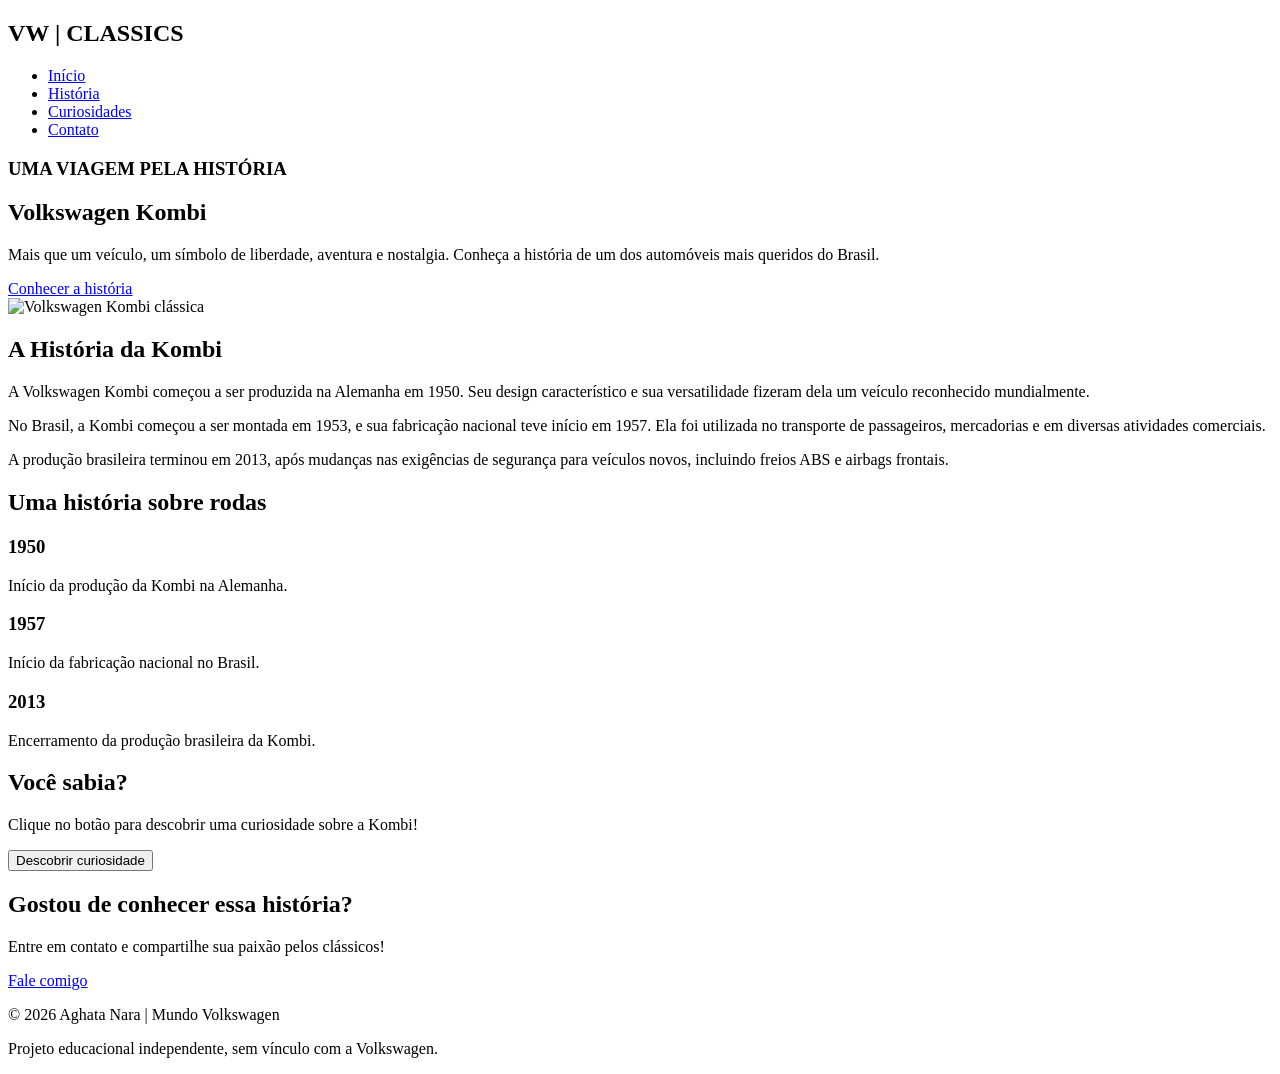
==== index.html @ 0847493f "Add files via upload" ====
<!DOCTYPE html>
<html lang="pt-BR">

<head>
    <meta charset="UTF-8">
    <meta name="viewport"
          content="width=device-width, initial-scale=1.0">

    <title>Mundo Volkswagen | Aghata Nara</title>

    <link rel="stylesheet" href="css/estilos.css">
</head>

<body>

    <header>
        <nav class="menu">

            <h2>VW | CLASSICS</h2>

            <ul>
                <li><a href="index.html">Início</a></li>
                <li><a href="#historia">História</a></li>
                <li><a href="#curiosidades">Curiosidades</a></li>
                <li><a href="contato.html">Contato</a></li>
            </ul>

        </nav>
    </header>

    <main>

        <!-- APRESENTAÇÃO -->
        <section class="inicio">

            <div class="inicio-texto">

                <h3>UMA VIAGEM PELA HISTÓRIA</h3>

                <h1>Volkswagen <span>Kombi</span></h1>

                <p>
                    Mais que um veículo, um símbolo
                    de liberdade, aventura e nostalgia.
                    Conheça a história de um dos
                    automóveis mais queridos do Brasil.
                </p>

                <a href="#historia" class="botao">
                    Conhecer a história
                </a>

            </div>

            <div class="inicio-imagem">

                <img src="img/kombi.png"
                     alt="Volkswagen Kombi clássica">

            </div>

        </section>

        <!-- HISTÓRIA -->
        <section id="historia" class="historia">

            <h2>A História da Kombi</h2>

            <p>
                A Volkswagen Kombi começou a ser
                produzida na Alemanha em 1950.
                Seu design característico e sua
                versatilidade fizeram dela um
                veículo reconhecido mundialmente.
            </p>

            <p>
                No Brasil, a Kombi começou a ser
                montada em 1953, e sua fabricação
                nacional teve início em 1957.
                Ela foi utilizada no transporte
                de passageiros, mercadorias e
                em diversas atividades comerciais.
            </p>

            <p>
                A produção brasileira terminou
                em 2013, após mudanças nas
                exigências de segurança para
                veículos novos, incluindo
                freios ABS e airbags frontais.
            </p>

        </section>

        <!-- CURIOSIDADES -->
        <section id="curiosidades" class="curiosidades">

            <h2>Uma história sobre rodas</h2>

            <div class="cards">

                <article class="card">
                    <h3>1950</h3>
                    <p>
                        Início da produção
                        da Kombi na Alemanha.
                    </p>
                </article>

                <article class="card">
                    <h3>1957</h3>
                    <p>
                        Início da fabricação
                        nacional no Brasil.
                    </p>
                </article>

                <article class="card">
                    <h3>2013</h3>
                    <p>
                        Encerramento da produção
                        brasileira da Kombi.
                    </p>
                </article>

            </div>

        </section>

        <!-- INTERATIVIDADE -->
        <section class="interatividade">

            <h2>Você sabia?</h2>

            <p id="curiosidade-texto">
                Clique no botão para descobrir
                uma curiosidade sobre a Kombi!
            </p>

            <button id="botao-curiosidade" type="button">
                Descobrir curiosidade
            </button>

        </section>

        <!-- CHAMADA PARA CONTATO -->
        <section class="chamada-contato">

            <h2>Gostou de conhecer essa história?</h2>

            <p>
                Entre em contato e compartilhe
                sua paixão pelos clássicos!
            </p>

            <a href="contato.html" class="botao">
                Fale comigo
            </a>

        </section>

    </main>

    <footer>
        <p>© 2026 Aghata Nara | Mundo Volkswagen</p>
        <p>
            Projeto educacional independente,
            sem vínculo com a Volkswagen.
        </p>
    </footer>

    <script src="js/script.js"></script>

</body>
</html>
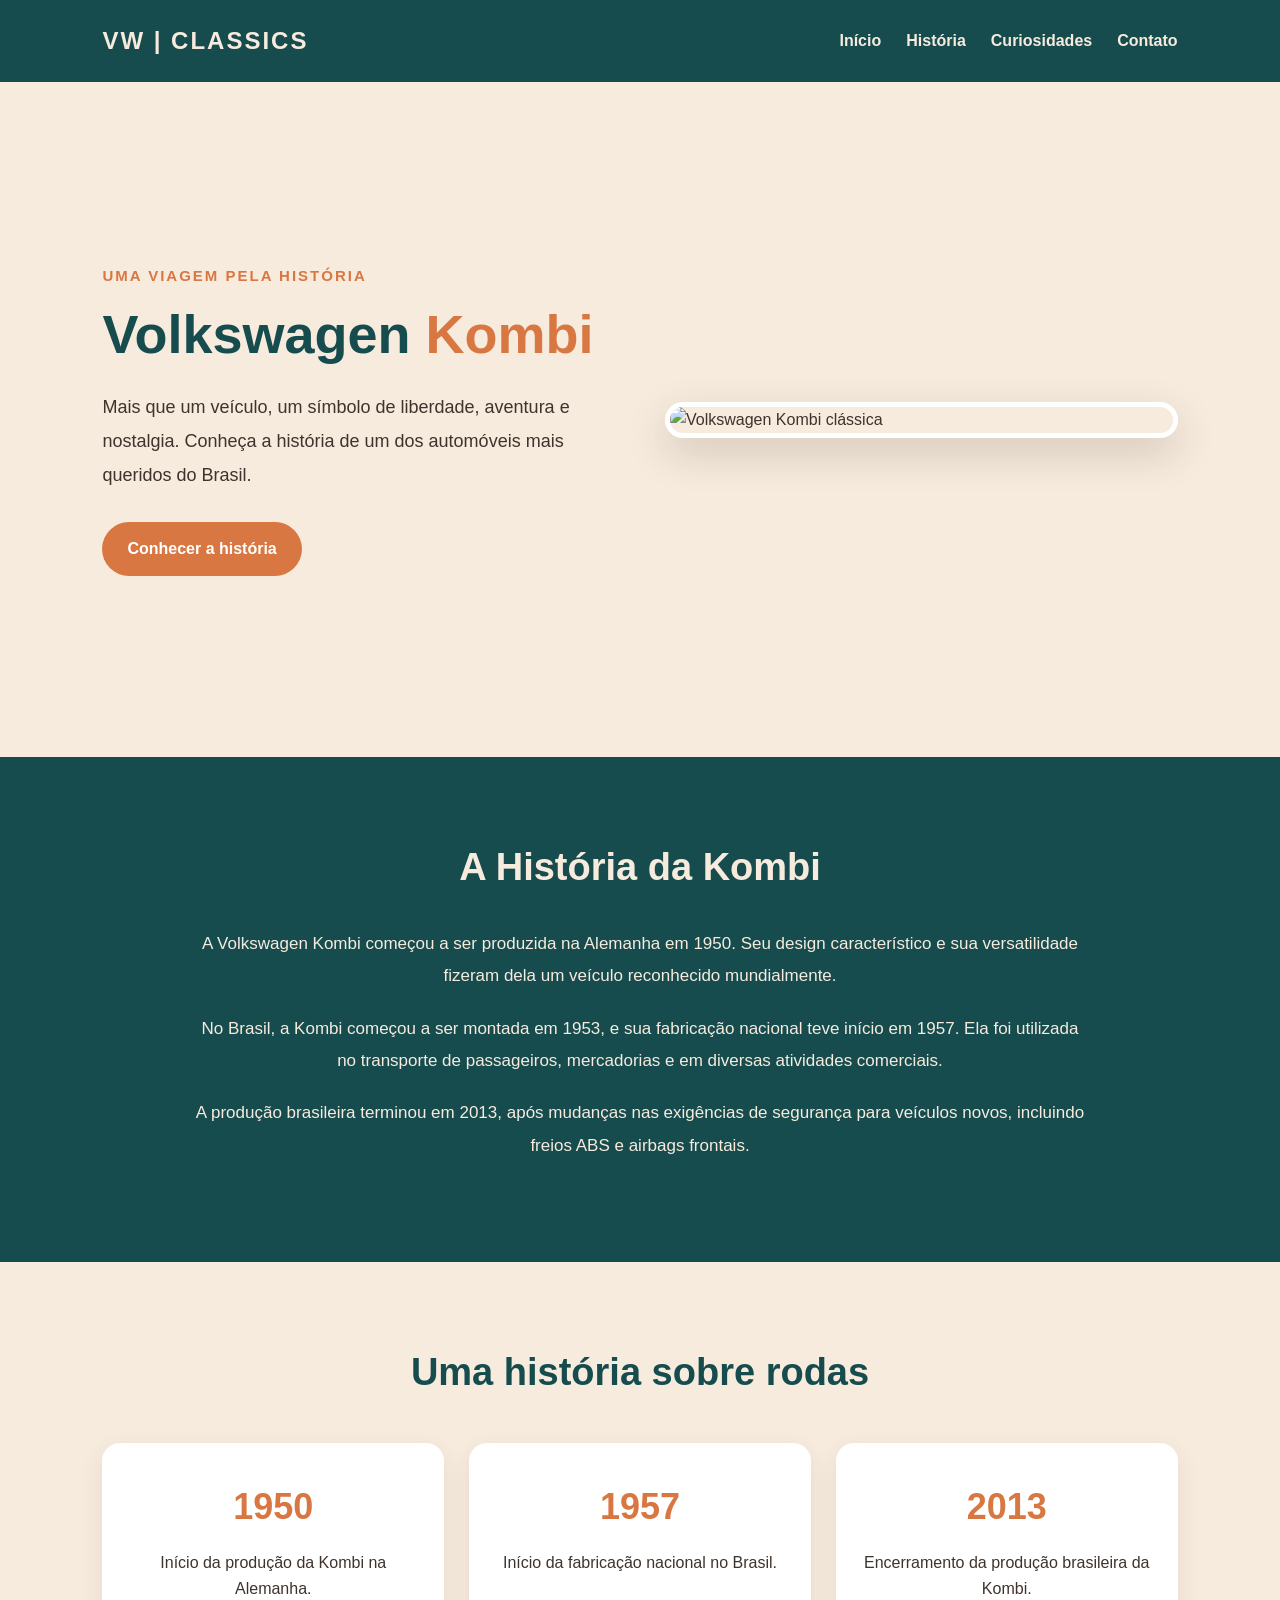
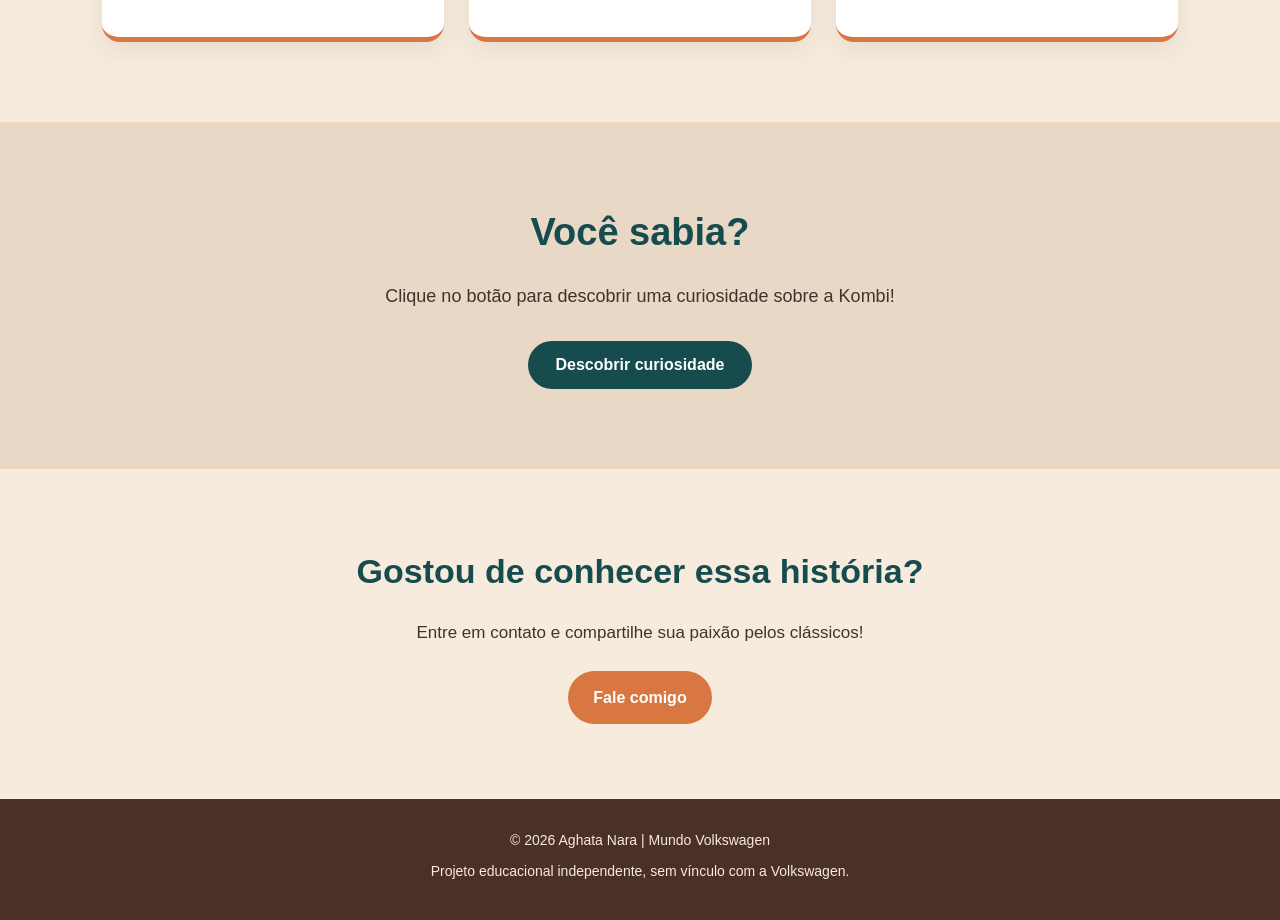
==== commit d4b0cbe8: "Corrigir caminhos para publicação no GitHub Pages" ====
--- a/index.html
+++ b/index.html
@@ -9,7 +9,7 @@
 
     <title>Mundo Volkswagen | Aghata Nara</title>
 
-    <link rel="stylesheet" href="css/estilos.css">
+    <link rel="stylesheet" href="estilos.css">
 </head>
 
 <body>
@@ -171,7 +171,7 @@
         </p>
     </footer>
 
-    <script src="js/script.js"></script>
+    <script src="script.js"></script>
 
 </body>
 </html>
--- a/estilos.css
+++ b/estilos.css
@@ -0,0 +1,494 @@
+
+/* ===== CONFIGURAÇÕES GERAIS ===== */
+
+:root {
+    --verde: #174C4F;
+    --verde-escuro: #103638;
+    --creme: #F6EBDD;
+    --laranja: #D97742;
+    --marrom: #4A3028;
+    --texto: #3F332D;
+    --branco: #FFFFFF;
+}
+
+* {
+    margin: 0;
+    padding: 0;
+    box-sizing: border-box;
+}
+
+html {
+    scroll-behavior: smooth;
+}
+
+body {
+    font-family: Arial, sans-serif;
+    background-color: var(--creme);
+    color: var(--texto);
+    line-height: 1.6;
+}
+
+a {
+    overflow-wrap: anywhere;
+}
+
+/* ===== MENU ===== */
+
+header {
+    background-color: var(--verde);
+    padding: 22px 8%;
+}
+
+.menu {
+    display: flex;
+    justify-content: space-between;
+    align-items: center;
+    gap: 25px;
+}
+
+.menu h2 {
+    color: var(--creme);
+    font-size: 24px;
+    letter-spacing: 2px;
+}
+
+.menu ul {
+    display: flex;
+    flex-wrap: wrap;
+    list-style: none;
+    gap: 25px;
+}
+
+.menu a {
+    color: var(--creme);
+    text-decoration: none;
+    font-weight: bold;
+    transition: 0.3s;
+}
+
+.menu a:hover {
+    color: #FFB17D;
+}
+
+/* ===== PÁGINA INICIAL ===== */
+
+.inicio {
+    min-height: 75vh;
+    display: flex;
+    align-items: center;
+    justify-content: space-between;
+    gap: 50px;
+    padding: 80px 8%;
+}
+
+.inicio-texto {
+    flex: 1;
+}
+
+.inicio-texto h3 {
+    color: var(--laranja);
+    font-size: 15px;
+    letter-spacing: 2px;
+    margin-bottom: 15px;
+}
+
+.inicio-texto h1 {
+    font-size: 54px;
+    color: var(--verde);
+    line-height: 1.15;
+    margin-bottom: 25px;
+}
+
+.inicio-texto h1 span {
+    color: var(--laranja);
+}
+
+.inicio-texto p {
+    font-size: 18px;
+    line-height: 1.9;
+    margin-bottom: 30px;
+}
+
+/* ===== BOTÕES ===== */
+
+.botao {
+    display: inline-block;
+    background-color: var(--laranja);
+    color: var(--branco);
+    padding: 14px 25px;
+    border-radius: 30px;
+    text-decoration: none;
+    font-weight: bold;
+    transition: 0.3s;
+}
+
+.botao:hover {
+    background-color: var(--marrom);
+    transform: translateY(-4px);
+}
+
+/* ===== IMAGEM ===== */
+
+.inicio-imagem {
+    flex: 1;
+    display: flex;
+    justify-content: center;
+}
+
+.inicio-imagem img {
+    width: 100%;
+    max-width: 520px;
+    border-radius: 22px;
+    border: 5px solid white;
+    box-shadow: 0 15px 40px #4A302830;
+}
+
+/* ===== HISTÓRIA ===== */
+
+.historia {
+    background-color: var(--verde);
+    color: var(--creme);
+    padding: 80px 15%;
+    text-align: center;
+}
+
+.historia h2 {
+    font-size: 38px;
+    margin-bottom: 30px;
+}
+
+.historia p {
+    font-size: 17px;
+    line-height: 1.9;
+    margin-bottom: 20px;
+}
+
+/* ===== CURIOSIDADES ===== */
+
+.curiosidades {
+    padding: 80px 8%;
+    text-align: center;
+}
+
+.curiosidades h2 {
+    font-size: 38px;
+    color: var(--verde);
+    margin-bottom: 40px;
+}
+
+.cards {
+    display: grid;
+    grid-template-columns: repeat(3, minmax(0, 1fr));
+    gap: 25px;
+}
+
+.card {
+    background-color: var(--branco);
+    padding: 35px 25px;
+    border-radius: 18px;
+    border-bottom: 5px solid var(--laranja);
+    box-shadow: 0 8px 25px #4A302815;
+    transition: 0.3s;
+}
+
+.card:hover {
+    transform: translateY(-8px);
+}
+
+.card h3 {
+    color: var(--laranja);
+    font-size: 36px;
+    margin-bottom: 15px;
+}
+
+.card p {
+    color: var(--texto);
+}
+
+/* ===== INTERATIVIDADE ===== */
+
+.interatividade {
+    padding: 80px 8%;
+    background-color: #E9D8C5;
+    text-align: center;
+}
+
+.interatividade h2 {
+    color: var(--verde);
+    font-size: 38px;
+    margin-bottom: 20px;
+}
+
+.interatividade p {
+    font-size: 18px;
+    margin-bottom: 30px;
+}
+
+.interatividade button {
+    background-color: var(--verde);
+    color: white;
+    padding: 15px 28px;
+    border: none;
+    border-radius: 30px;
+    font-size: 16px;
+    font-weight: bold;
+    cursor: pointer;
+    transition: 0.3s;
+}
+
+.interatividade button:hover {
+    background-color: var(--laranja);
+}
+
+/* ===== CHAMADA PARA CONTATO ===== */
+
+.chamada-contato {
+    padding: 75px 8%;
+    text-align: center;
+}
+
+.chamada-contato h2 {
+    color: var(--verde);
+    font-size: 34px;
+    margin-bottom: 20px;
+}
+
+.chamada-contato p {
+    margin-bottom: 25px;
+    font-size: 17px;
+}
+
+/* ===== PÁGINA DE CONTATO ===== */
+
+.pagina-contato {
+    padding: 75px 8%;
+    min-height: 80vh;
+}
+
+.titulo-contato {
+    text-align: center;
+    margin-bottom: 50px;
+}
+
+.titulo-contato h3 {
+    color: var(--laranja);
+    font-size: 15px;
+    letter-spacing: 2px;
+    margin-bottom: 10px;
+}
+
+.titulo-contato h1 {
+    color: var(--verde);
+    font-size: 46px;
+    margin-bottom: 15px;
+}
+
+.titulo-contato h1 span {
+    color: var(--laranja);
+}
+
+.titulo-contato p {
+    font-size: 17px;
+}
+
+/* COLUNAS */
+
+.contato-container {
+    display: grid;
+    grid-template-columns: repeat(2, minmax(0, 1fr));
+    gap: 35px;
+}
+
+/* INFORMAÇÕES */
+
+.contato-info {
+    background-color: var(--verde);
+    color: var(--creme);
+    padding: 40px;
+    border-radius: 20px;
+}
+
+.contato-info h2 {
+    font-size: 28px;
+    margin-bottom: 20px;
+}
+
+.contato-info > p {
+    line-height: 1.9;
+    margin-bottom: 30px;
+}
+
+.info-card {
+    background-color: var(--verde-escuro);
+    padding: 20px;
+    border-radius: 12px;
+    margin-bottom: 20px;
+}
+
+.info-card h3 {
+    color: #FFB17D;
+    margin-bottom: 8px;
+}
+
+.info-card a {
+    color: var(--creme);
+    text-decoration: none;
+}
+
+.info-card a:hover {
+    text-decoration: underline;
+}
+
+.contato-info .botao {
+    margin-top: 10px;
+}
+
+/* FORMULÁRIO */
+
+.contato-formulario {
+    background-color: white;
+    padding: 40px;
+    border-radius: 20px;
+    box-shadow: 0 10px 30px #4A302815;
+}
+
+.contato-formulario h2 {
+    color: var(--verde);
+    font-size: 28px;
+    margin-bottom: 25px;
+}
+
+#formulario-contato {
+    display: flex;
+    flex-direction: column;
+    gap: 12px;
+}
+
+#formulario-contato label {
+    color: var(--marrom);
+    font-weight: bold;
+}
+
+#formulario-contato input,
+#formulario-contato textarea {
+    width: 100%;
+    padding: 14px;
+    border: 1px solid #D5C4B4;
+    border-radius: 10px;
+    background-color: #FFFDF9;
+    color: var(--texto);
+    font-family: inherit;
+    font-size: 15px;
+    outline: none;
+}
+
+#formulario-contato input:focus,
+#formulario-contato textarea:focus {
+    border-color: var(--laranja);
+    box-shadow: 0 0 0 3px #D9774225;
+}
+
+#formulario-contato textarea {
+    resize: vertical;
+}
+
+#formulario-contato button {
+    background-color: var(--laranja);
+    color: white;
+    padding: 15px;
+    border: none;
+    border-radius: 30px;
+    font-size: 16px;
+    font-weight: bold;
+    cursor: pointer;
+    margin-top: 10px;
+    transition: 0.3s;
+}
+
+#formulario-contato button:hover {
+    background-color: var(--verde);
+}
+
+#status-formulario {
+    color: var(--verde);
+    font-size: 14px;
+}
+
+/* ===== RODAPÉ ===== */
+
+footer {
+    background-color: var(--marrom);
+    color: var(--creme);
+    padding: 30px 8%;
+    text-align: center;
+}
+
+footer p {
+    font-size: 14px;
+    margin-bottom: 8px;
+}
+
+/* ===== RESPONSIVIDADE ===== */
+
+@media (max-width: 900px) {
+
+    .inicio {
+        flex-direction: column;
+        text-align: center;
+    }
+
+    .cards {
+        grid-template-columns: 1fr;
+    }
+
+    .contato-container {
+        grid-template-columns: 1fr;
+    }
+
+}
+
+@media (max-width: 600px) {
+
+    .menu {
+        flex-direction: column;
+        text-align: center;
+    }
+
+    .menu ul {
+        justify-content: center;
+        gap: 15px;
+    }
+
+    .inicio {
+        padding: 60px 6%;
+    }
+
+    .inicio-texto h1 {
+        font-size: 38px;
+    }
+
+    .historia {
+        padding: 60px 8%;
+    }
+
+    .historia h2,
+    .curiosidades h2,
+    .interatividade h2 {
+        font-size: 29px;
+    }
+
+    .titulo-contato h1 {
+        font-size: 34px;
+    }
+
+    .pagina-contato {
+        padding: 50px 6%;
+    }
+
+    .contato-info,
+    .contato-formulario {
+        padding: 25px 20px;
+    }
+
+}
+
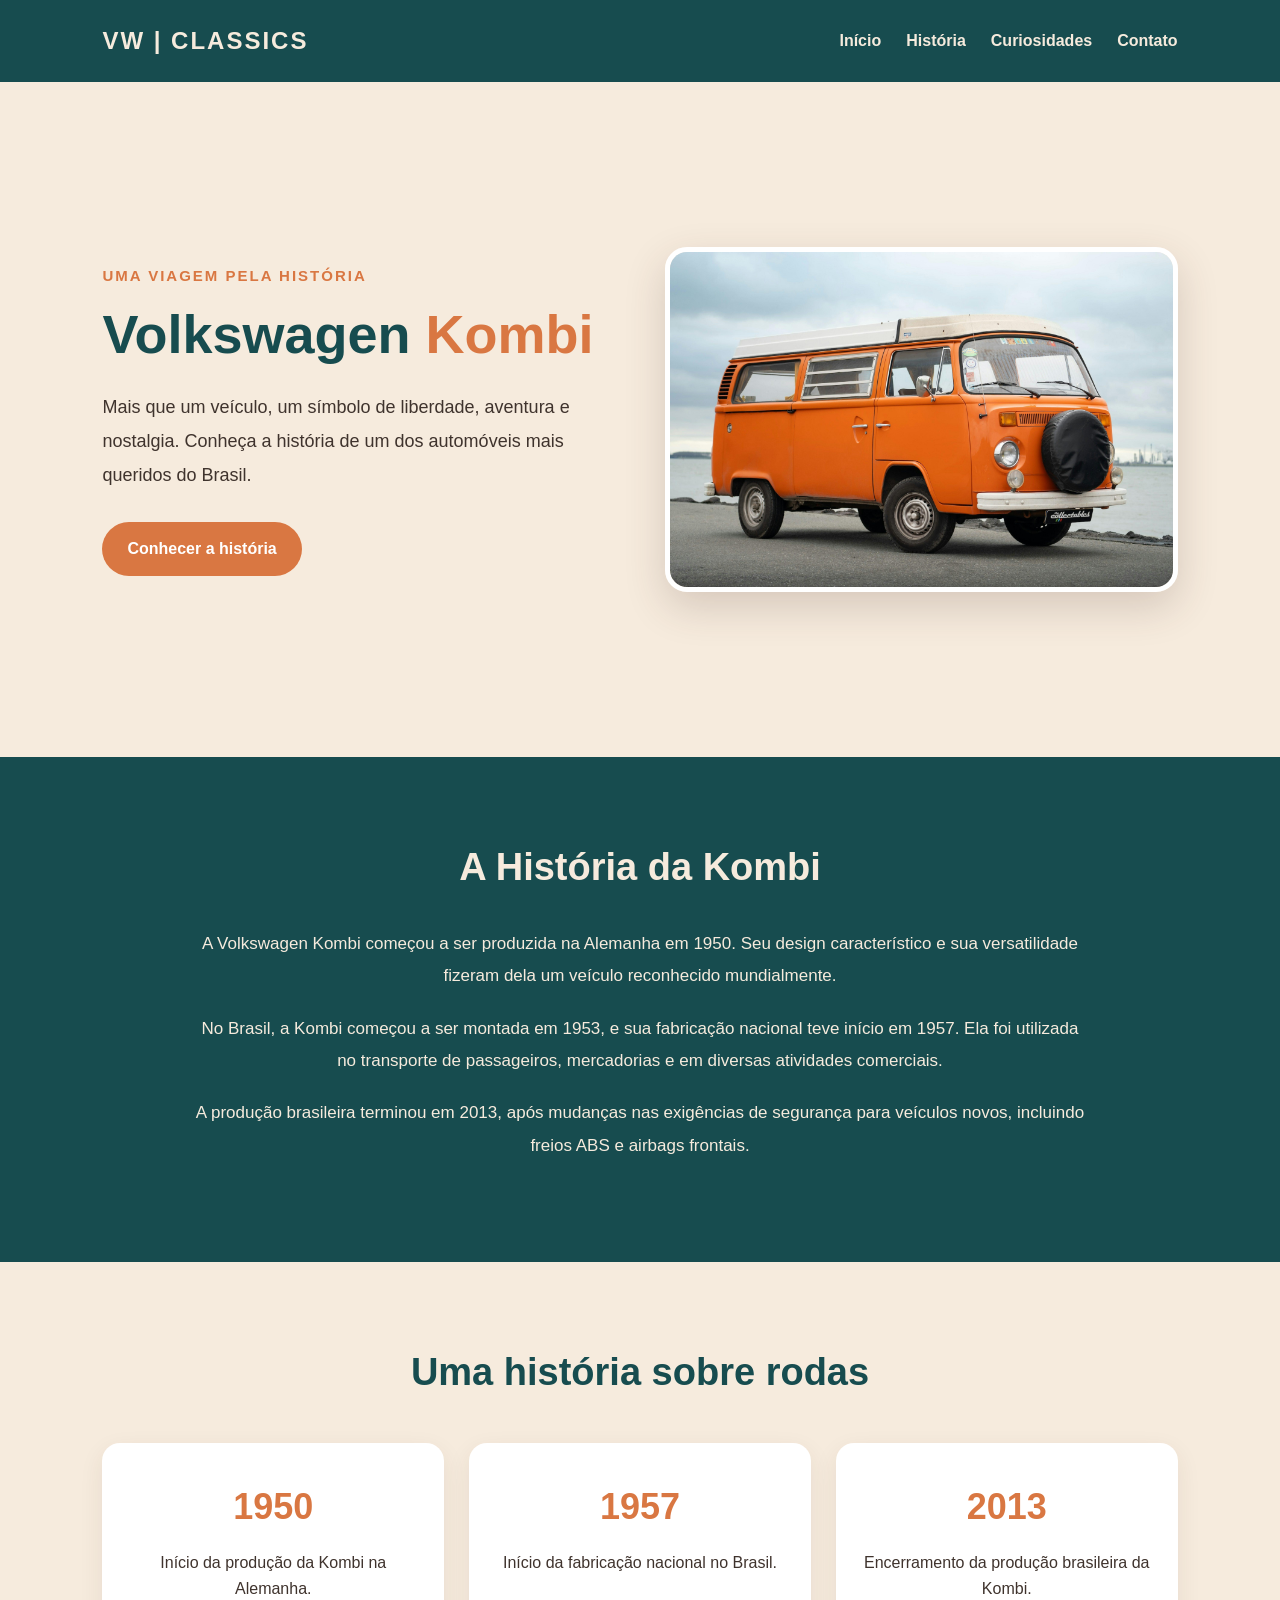
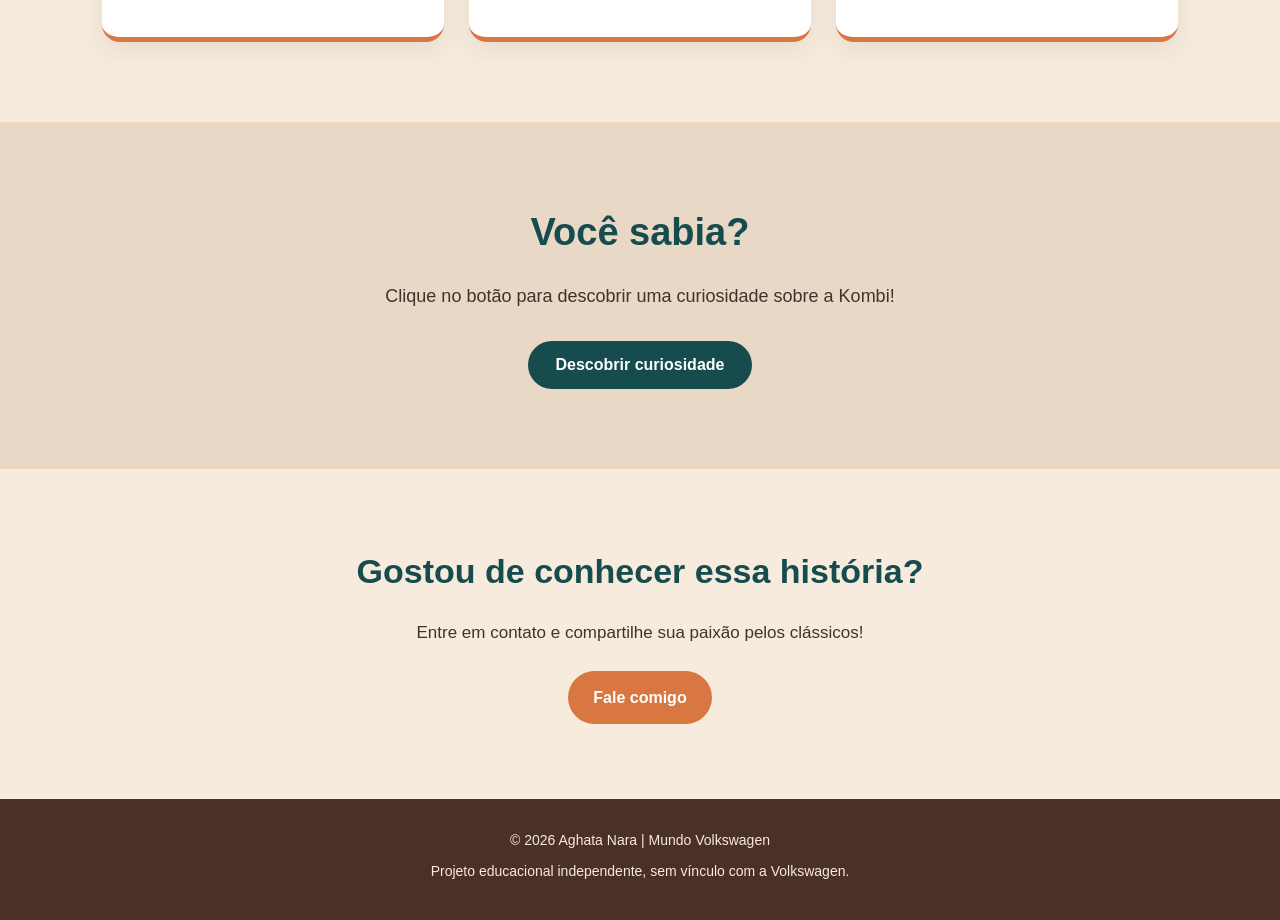
==== commit 2c513b2a: "Corrige caminho da imagem Kombi para GitHub Pages" ====
--- a/index.html
+++ b/index.html
@@ -1,177 +1,68 @@
-
-<!DOCTYPE html>
-<html lang="pt-BR">
-
-<head>
-    <meta charset="UTF-8">
-    <meta name="viewport"
-          content="width=device-width, initial-scale=1.0">
-
-    <title>Mundo Volkswagen | Aghata Nara</title>
-
-    <link rel="stylesheet" href="estilos.css">
-</head>
-
-<body>
-
-    <header>
-        <nav class="menu">
-
-            <h2>VW | CLASSICS</h2>
-
-            <ul>
-                <li><a href="index.html">Início</a></li>
-                <li><a href="#historia">História</a></li>
-                <li><a href="#curiosidades">Curiosidades</a></li>
-                <li><a href="contato.html">Contato</a></li>
-            </ul>
-
-        </nav>
-    </header>
-
-    <main>
-
-        <!-- APRESENTAÇÃO -->
-        <section class="inicio">
-
-            <div class="inicio-texto">
-
-                <h3>UMA VIAGEM PELA HISTÓRIA</h3>
-
-                <h1>Volkswagen <span>Kombi</span></h1>
-
-                <p>
-                    Mais que um veículo, um símbolo
-                    de liberdade, aventura e nostalgia.
-                    Conheça a história de um dos
-                    automóveis mais queridos do Brasil.
-                </p>
-
-                <a href="#historia" class="botao">
-                    Conhecer a história
-                </a>
-
-            </div>
-
-            <div class="inicio-imagem">
-
-                <img src="img/kombi.png"
-                     alt="Volkswagen Kombi clássica">
-
-            </div>
-
-        </section>
-
-        <!-- HISTÓRIA -->
-        <section id="historia" class="historia">
-
-            <h2>A História da Kombi</h2>
-
-            <p>
-                A Volkswagen Kombi começou a ser
-                produzida na Alemanha em 1950.
-                Seu design característico e sua
-                versatilidade fizeram dela um
-                veículo reconhecido mundialmente.
-            </p>
-
-            <p>
-                No Brasil, a Kombi começou a ser
-                montada em 1953, e sua fabricação
-                nacional teve início em 1957.
-                Ela foi utilizada no transporte
-                de passageiros, mercadorias e
-                em diversas atividades comerciais.
-            </p>
-
-            <p>
-                A produção brasileira terminou
-                em 2013, após mudanças nas
-                exigências de segurança para
-                veículos novos, incluindo
-                freios ABS e airbags frontais.
-            </p>
-
-        </section>
-
-        <!-- CURIOSIDADES -->
-        <section id="curiosidades" class="curiosidades">
-
-            <h2>Uma história sobre rodas</h2>
-
-            <div class="cards">
-
-                <article class="card">
-                    <h3>1950</h3>
-                    <p>
-                        Início da produção
-                        da Kombi na Alemanha.
-                    </p>
-                </article>
-
-                <article class="card">
-                    <h3>1957</h3>
-                    <p>
-                        Início da fabricação
-                        nacional no Brasil.
-                    </p>
-                </article>
-
-                <article class="card">
-                    <h3>2013</h3>
-                    <p>
-                        Encerramento da produção
-                        brasileira da Kombi.
-                    </p>
-                </article>
-
-            </div>
-
-        </section>
-
-        <!-- INTERATIVIDADE -->
-        <section class="interatividade">
-
-            <h2>Você sabia?</h2>
-
-            <p id="curiosidade-texto">
-                Clique no botão para descobrir
-                uma curiosidade sobre a Kombi!
-            </p>
-
-            <button id="botao-curiosidade" type="button">
-                Descobrir curiosidade
-            </button>
-
-        </section>
-
-        <!-- CHAMADA PARA CONTATO -->
-        <section class="chamada-contato">
-
-            <h2>Gostou de conhecer essa história?</h2>
-
-            <p>
-                Entre em contato e compartilhe
-                sua paixão pelos clássicos!
-            </p>
-
-            <a href="contato.html" class="botao">
-                Fale comigo
-            </a>
-
-        </section>
-
-    </main>
-
-    <footer>
-        <p>© 2026 Aghata Nara | Mundo Volkswagen</p>
-        <p>
-            Projeto educacional independente,
-            sem vínculo com a Volkswagen.
-        </p>
-    </footer>
-
-    <script src="script.js"></script>
-
-</body>
-</html>
+<!DOCTYPE html>
+<html lang="pt-BR">
+<head>
+    <meta charset="UTF-8">
+    <meta name="viewport" content="width=device-width, initial-scale=1.0">
+    <title>Mundo Volkswagen | Aghata Nara</title>
+    <link rel="stylesheet" href="estilos.css">
+</head>
+<body>
+    <header>
+        <nav class="menu">
+            <h2>VW | CLASSICS</h2>
+            <ul>
+                <li><a href="index.html">Início</a></li>
+                <li><a href="#historia">História</a></li>
+                <li><a href="#curiosidades">Curiosidades</a></li>
+                <li><a href="contato.html">Contato</a></li>
+            </ul>
+        </nav>
+    </header>
+    <main>
+        <section class="inicio">
+            <div class="inicio-texto">
+                <h3>UMA VIAGEM PELA HISTÓRIA</h3>
+                <h1>Volkswagen <span>Kombi</span></h1>
+                <p>Mais que um veículo, um símbolo de liberdade, aventura e nostalgia.
+                Conheça a história de um dos automóveis mais queridos do Brasil.</p>
+                <a href="#historia" class="botao">Conhecer a história</a>
+            </div>
+            <div class="inicio-imagem">
+                <img src="kombi.png" alt="Volkswagen Kombi clássica">
+            </div>
+        </section>
+        <section id="historia" class="historia">
+            <h2>A História da Kombi</h2>
+            <p>A Volkswagen Kombi começou a ser produzida na Alemanha em 1950.
+            Seu design característico e sua versatilidade fizeram dela um veículo reconhecido mundialmente.</p>
+            <p>No Brasil, a Kombi começou a ser montada em 1953, e sua fabricação nacional teve início em 1957.
+            Ela foi utilizada no transporte de passageiros, mercadorias e em diversas atividades comerciais.</p>
+            <p>A produção brasileira terminou em 2013, após mudanças nas exigências de segurança para veículos novos,
+            incluindo freios ABS e airbags frontais.</p>
+        </section>
+        <section id="curiosidades" class="curiosidades">
+            <h2>Uma história sobre rodas</h2>
+            <div class="cards">
+                <article class="card"><h3>1950</h3><p>Início da produção da Kombi na Alemanha.</p></article>
+                <article class="card"><h3>1957</h3><p>Início da fabricação nacional no Brasil.</p></article>
+                <article class="card"><h3>2013</h3><p>Encerramento da produção brasileira da Kombi.</p></article>
+            </div>
+        </section>
+        <section class="interatividade">
+            <h2>Você sabia?</h2>
+            <p id="curiosidade-texto">Clique no botão para descobrir uma curiosidade sobre a Kombi!</p>
+            <button id="botao-curiosidade" type="button">Descobrir curiosidade</button>
+        </section>
+        <section class="chamada-contato">
+            <h2>Gostou de conhecer essa história?</h2>
+            <p>Entre em contato e compartilhe sua paixão pelos clássicos!</p>
+            <a href="contato.html" class="botao">Fale comigo</a>
+        </section>
+    </main>
+    <footer>
+        <p>© 2026 Aghata Nara | Mundo Volkswagen</p>
+        <p>Projeto educacional independente, sem vínculo com a Volkswagen.</p>
+    </footer>
+    <script src="script.js"></script>
+</body>
+</html>
